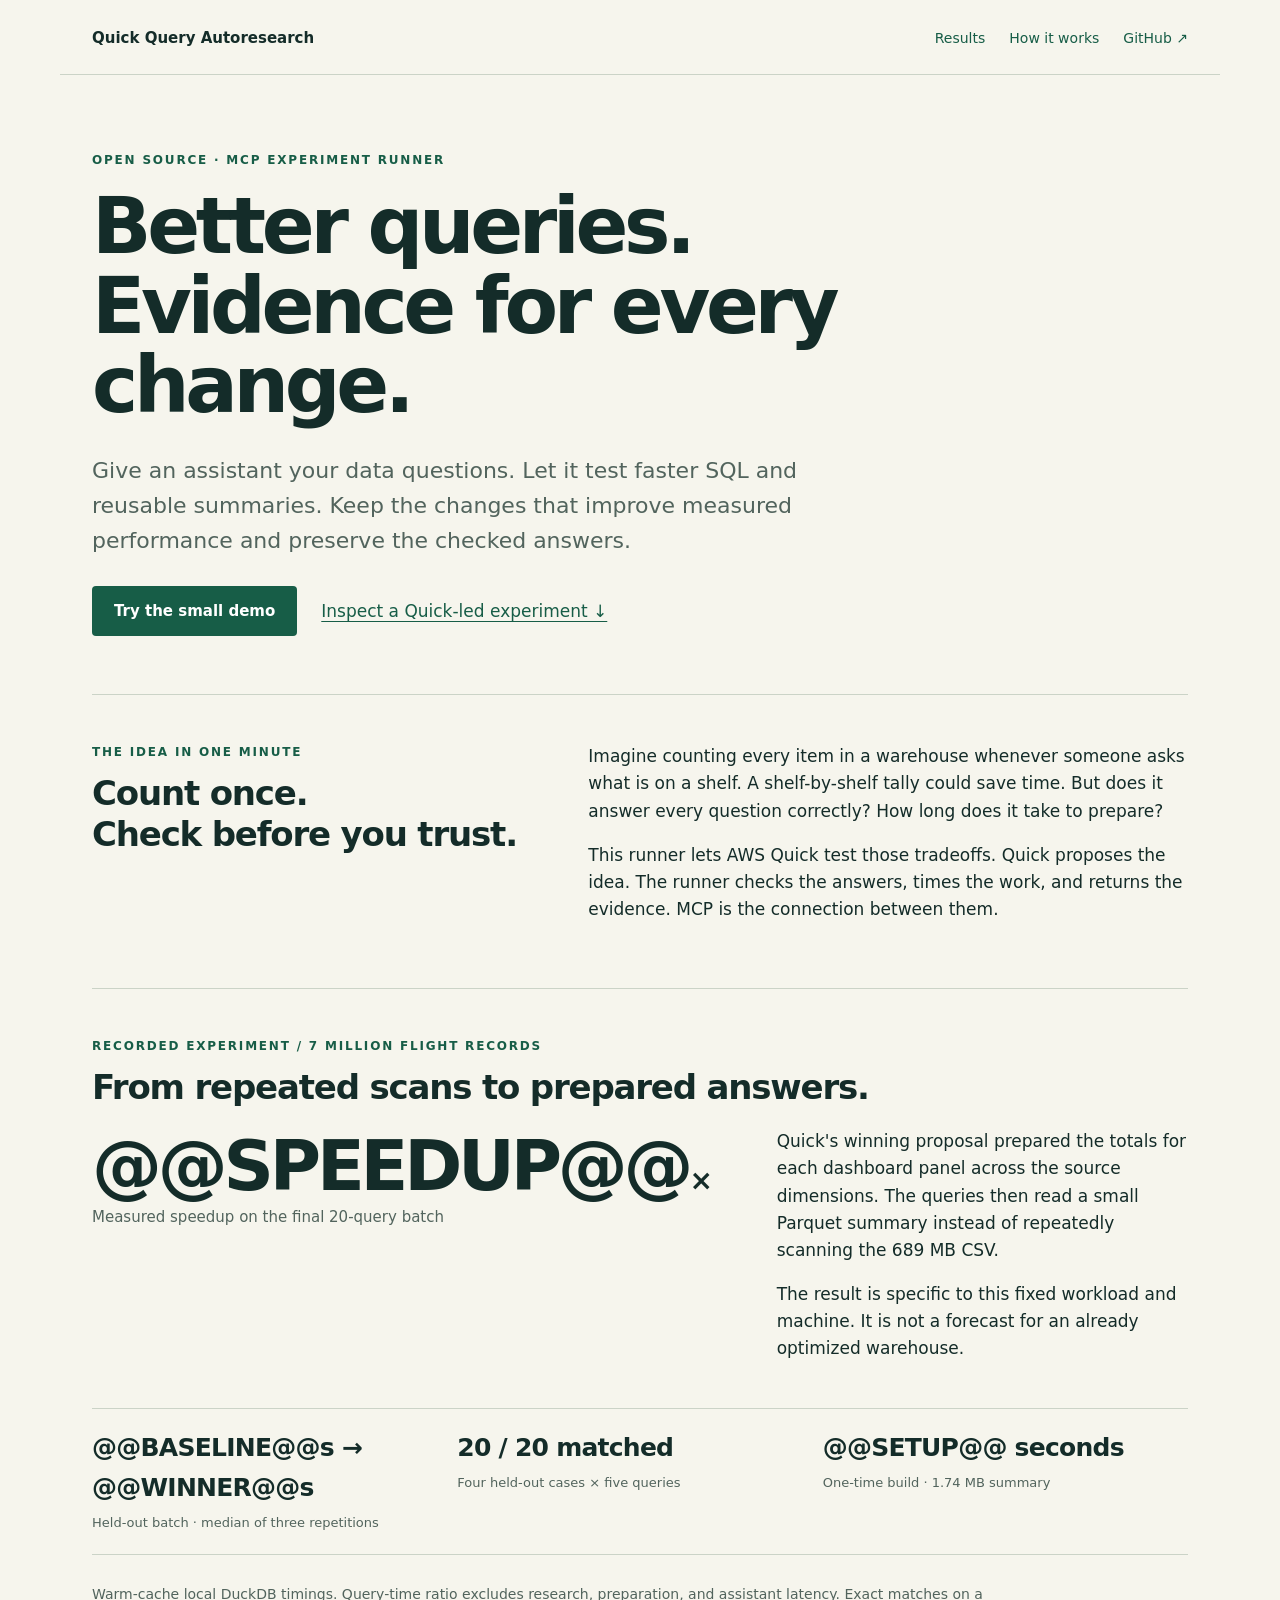
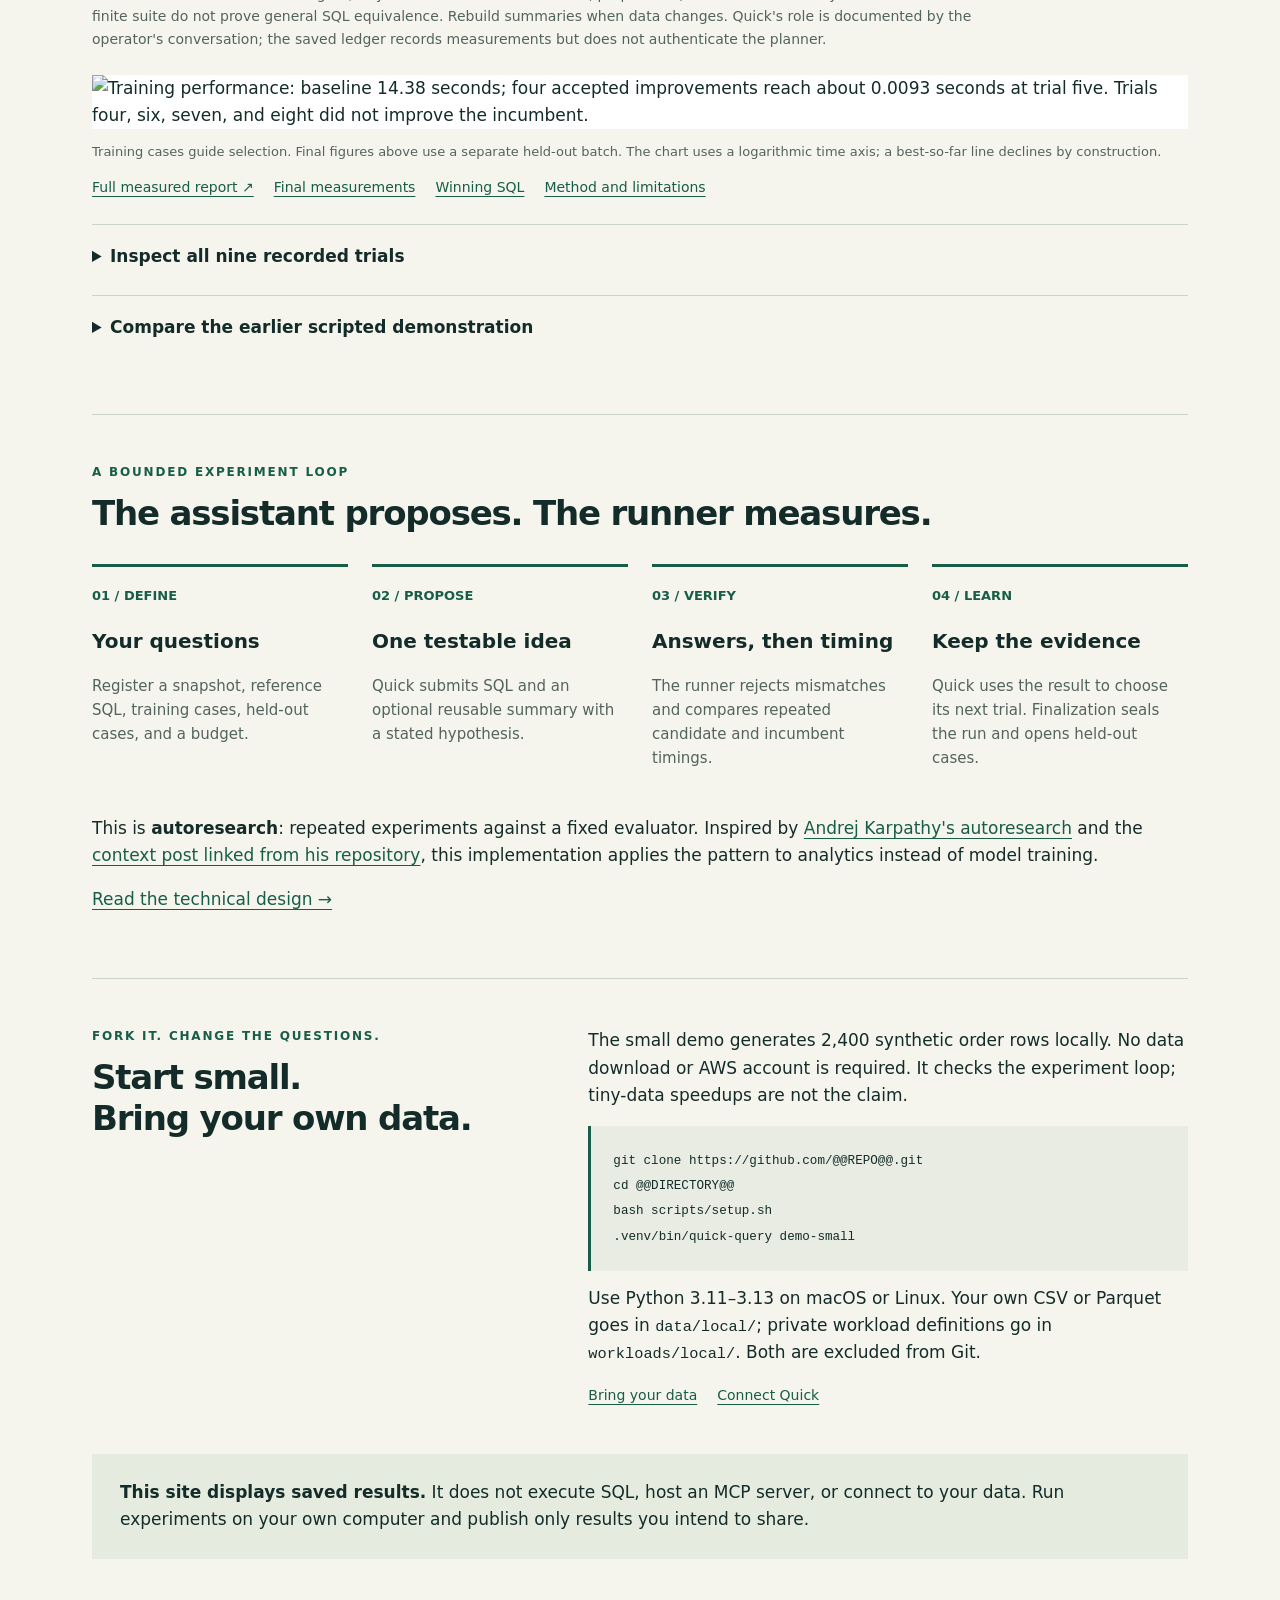
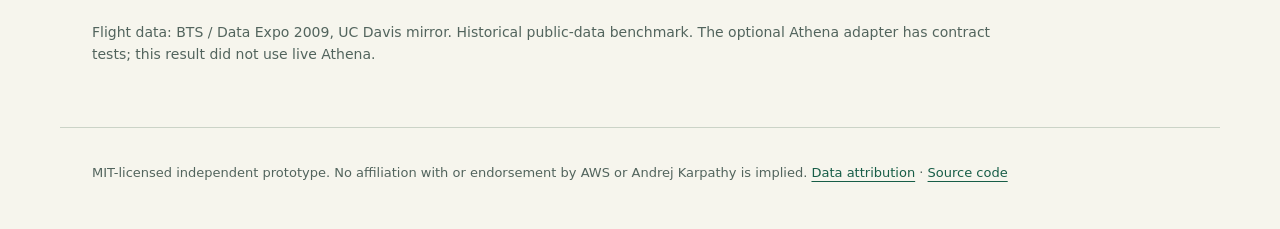
==== docs/site/index.html @ ff1ef9db "Publish docs/site" ====
<!doctype html>
<html lang="en"><head><meta charset="utf-8"><meta name="viewport" content="width=device-width,initial-scale=1">
<title>Quick Query Autoresearch — measured improvements, checked answers</title>
<meta name="description" content="An open source MCP experiment runner for AWS Quick. Inspect real query optimization results, understand the method, and try your own workload.">
<style>
:root{--ink:#142c29;--muted:#52645d;--paper:#f6f5ed;--line:#cbd3c7;--green:#175d47}*{box-sizing:border-box}body{margin:0;background:var(--paper);color:var(--ink);font:17px/1.6 system-ui,-apple-system,sans-serif}a{color:var(--green);text-underline-offset:4px}a:hover{color:#102f25}a:focus-visible,summary:focus-visible{outline:3px solid #b66424;outline-offset:5px}header,main,footer{max-width:1160px;margin:auto;padding:0 32px}header{display:flex;justify-content:space-between;align-items:center;padding-top:26px;padding-bottom:24px;border-bottom:1px solid var(--line);gap:24px}.brand{font-weight:750;font-size:15px}nav{display:flex;gap:24px;font-size:14px}nav a{text-decoration:none}.eyebrow{text-transform:uppercase;letter-spacing:.15em;font:650 12px/1.5 system-ui;color:var(--green)}.hero{padding:76px 0 58px;max-width:920px}h1{font-size:clamp(44px,6.5vw,78px);line-height:1.02;letter-spacing:-.055em;margin:18px 0 27px;font-weight:650}h2{font-size:34px;line-height:1.2;letter-spacing:-.035em;margin:12px 0 20px}h3{font-size:20px;line-height:1.3}.lede{font-size:22px;max-width:760px;color:var(--muted)}.actions{display:flex;flex-wrap:wrap;gap:24px;align-items:center;margin:28px 0 0}.primary{background:var(--green);color:white;padding:13px 22px;border-radius:4px;text-decoration:none;font-size:15px;font-weight:650}.primary:hover{background:#103e30;color:white}.section{padding:48px 0;border-top:1px solid var(--line)}.two{display:grid;grid-template-columns:1fr 1.4fr;gap:68px}.two p{margin-top:0}.metric{font-size:70px;letter-spacing:-.06em;line-height:1.1;font-weight:650}.metric small{font-size:28px}.metric-sub{font-size:15px;color:var(--muted)}.facts{display:grid;grid-template-columns:repeat(3,1fr);border-block:1px solid var(--line);margin:28px 0}.fact{padding:19px 20px 19px 0}.fact strong{display:block;font-size:25px;letter-spacing:-.03em}.fact span{font-size:13px;color:var(--muted)}.note{font-size:14px;color:var(--muted);max-width:900px}.chart{display:block;width:100%;margin:25px 0 10px;background:white}.chart-caption{font-size:13px;color:var(--muted)}.flow{display:grid;grid-template-columns:repeat(4,1fr);gap:24px;margin:30px 0}.flow div{border-top:3px solid var(--green);padding-top:14px}.flow b{font-size:13px;color:var(--green)}.flow p{font-size:15px;color:var(--muted)}details{margin:25px 0;border-top:1px solid var(--line);padding-top:18px}summary{cursor:pointer;font-weight:650}.table-scroll{overflow-x:auto}table{width:100%;border-collapse:collapse;font-size:14px;margin-top:20px}td,th{text-align:left;padding:12px 12px 12px 0;border-bottom:1px solid var(--line);vertical-align:top}th:last-child,td:last-child{white-space:nowrap}pre{background:#e8ece2;padding:22px;overflow:auto;font-size:14px;line-height:1.8;border-left:3px solid var(--green)}code{font-size:.9em}footer{padding-top:35px;padding-bottom:45px;font-size:13px;color:var(--muted);border-top:1px solid var(--line)}.link-list{display:flex;gap:20px;flex-wrap:wrap;font-size:14px}.callout{background:#e5ebdf;padding:25px 28px}.callout p{margin:0}.skip{position:absolute;left:-9999px}.skip:focus{left:10px;top:5px;background:white;padding:10px}@media(max-width:720px){header,main,footer{padding-left:20px;padding-right:20px}header{align-items:flex-start;flex-direction:column;gap:10px}nav{gap:18px}.hero{padding:48px 0 40px}.two{grid-template-columns:1fr;gap:18px}.flow{grid-template-columns:1fr 1fr}.facts{grid-template-columns:1fr}.fact{padding:12px 0}.metric{font-size:60px}.lede{font-size:19px}h2{font-size:29px}.section{padding:35px 0}}
</style></head><body><a class="skip" href="#main">Skip to content</a>
<header><div class="brand">Quick Query Autoresearch</div><nav aria-label="Main navigation"><a href="#evidence">Results</a><a href="#method">How it works</a><a href="https://github.com/@@REPO@@">GitHub ↗</a></nav></header>
<main id="main"><section class="hero"><div class="eyebrow">Open source · MCP experiment runner</div><h1>Better queries.<br>Evidence for every change.</h1><p class="lede">Give an assistant your data questions. Let it test faster SQL and reusable summaries. Keep the changes that improve measured performance and preserve the checked answers.</p><div class="actions"><a class="primary" href="https://github.com/@@REPO@@#try-it-without-an-aws-account">Try the small demo</a><a href="#evidence">Inspect a Quick-led experiment ↓</a></div></section>
<section class="section two"><div><div class="eyebrow">The idea in one minute</div><h2>Count once.<br>Check before you trust.</h2></div><div><p>Imagine counting every item in a warehouse whenever someone asks what is on a shelf. A shelf-by-shelf tally could save time. But does it answer every question correctly? How long does it take to prepare?</p><p>This runner lets AWS Quick test those tradeoffs. Quick proposes the idea. The runner checks the answers, times the work, and returns the evidence. MCP is the connection between them.</p></div></section>
<section class="section" id="evidence"><div class="eyebrow">Recorded experiment / 7 million flight records</div><h2>From repeated scans to prepared answers.</h2><div class="two"><div><div class="metric">@@SPEEDUP@@<small>×</small></div><p class="metric-sub">Measured speedup on the final 20-query batch</p></div><div><p>Quick's winning proposal prepared the totals for each dashboard panel across the source dimensions. The queries then read a small Parquet summary instead of repeatedly scanning the 689 MB CSV.</p><p>The result is specific to this fixed workload and machine. It is not a forecast for an already optimized warehouse.</p></div></div>
<div class="facts"><div class="fact"><strong>@@BASELINE@@s → @@WINNER@@s</strong><span>Held-out batch · median of three repetitions</span></div><div class="fact"><strong>20 / 20 matched</strong><span>Four held-out cases × five queries</span></div><div class="fact"><strong>@@SETUP@@ seconds</strong><span>One-time build · 1.74 MB summary</span></div></div>
<p class="note">Warm-cache local DuckDB timings. Query-time ratio excludes research, preparation, and assistant latency. Exact matches on a finite suite do not prove general SQL equivalence. Rebuild summaries when data changes. Quick's role is documented by the operator's conversation; the saved ledger records measurements but does not authenticate the planner.</p>
<img class="chart" src="results/quick-led/progress.png" alt="Training performance: baseline 14.38 seconds; four accepted improvements reach about 0.0093 seconds at trial five. Trials four, six, seven, and eight did not improve the incumbent.">
<p class="chart-caption">Training cases guide selection. Final figures above use a separate held-out batch. The chart uses a logarithmic time axis; a best-so-far line declines by construction.</p>
<div class="link-list"><a href="results/quick-led/report.html">Full measured report ↗</a><a href="results/quick-led/final.json">Final measurements</a><a href="results/quick-led/winner.json">Winning SQL</a><a href="https://github.com/@@REPO@@/blob/main/docs/RESULTS.md">Method and limitations</a></div>
<details><summary>Inspect all nine recorded trials</summary><div class="table-scroll"><table><thead><tr><th scope="col">Trial</th><th scope="col">Hypothesis</th><th scope="col">Decision</th><th scope="col">Training seconds</th></tr></thead><tbody>@@ROWS@@</tbody></table></div></details>
<details><summary>Compare the earlier scripted demonstration</summary><p>The original deterministic demo measured 30.300 s → 0.109 s (278.1×) on another environment. Its fixed proposals include a deliberately wrong candidate that the checker rejected. Hardware, execution conditions, and candidates differ; these runs are not a controlled comparison of planners.</p><a href="results/measured/report.html">Open the scripted demo report ↗</a></details></section>
<section class="section" id="method"><div class="eyebrow">A bounded experiment loop</div><h2>The assistant proposes. The runner measures.</h2><div class="flow"><div><b>01 / DEFINE</b><h3>Your questions</h3><p>Register a snapshot, reference SQL, training cases, held-out cases, and a budget.</p></div><div><b>02 / PROPOSE</b><h3>One testable idea</h3><p>Quick submits SQL and an optional reusable summary with a stated hypothesis.</p></div><div><b>03 / VERIFY</b><h3>Answers, then timing</h3><p>The runner rejects mismatches and compares repeated candidate and incumbent timings.</p></div><div><b>04 / LEARN</b><h3>Keep the evidence</h3><p>Quick uses the result to choose its next trial. Finalization seals the run and opens held-out cases.</p></div></div><p>This is <strong>autoresearch</strong>: repeated experiments against a fixed evaluator. Inspired by <a href="https://github.com/karpathy/autoresearch">Andrej Karpathy's autoresearch</a> and the <a href="https://x.com/karpathy/status/2029701092347630069">context post linked from his repository</a>, this implementation applies the pattern to analytics instead of model training.</p><p><a href="https://github.com/@@REPO@@/blob/main/docs/ARCHITECTURE.md">Read the technical design →</a></p></section>
<section class="section two"><div><div class="eyebrow">Fork it. Change the questions.</div><h2>Start small.<br>Bring your own data.</h2></div><div><p>The small demo generates 2,400 synthetic order rows locally. No data download or AWS account is required. It checks the experiment loop; tiny-data speedups are not the claim.</p><pre><code>git clone https://github.com/@@REPO@@.git
cd @@DIRECTORY@@
bash scripts/setup.sh
.venv/bin/quick-query demo-small</code></pre><p>Use Python 3.11–3.13 on macOS or Linux. Your own CSV or Parquet goes in <code>data/local/</code>; private workload definitions go in <code>workloads/local/</code>. Both are excluded from Git.</p><div class="link-list"><a href="https://github.com/@@REPO@@/blob/main/docs/WORKLOADS.md">Bring your data</a><a href="https://github.com/@@REPO@@/blob/main/docs/QUICK.md">Connect Quick</a></div></div></section>
<div class="callout"><p><strong>This site displays saved results.</strong> It does not execute SQL, host an MCP server, or connect to your data. Run experiments on your own computer and publish only results you intend to share.</p></div><section class="section" style="border:0"><p class="note">Flight data: BTS / Data Expo 2009, UC Davis mirror. Historical public-data benchmark. The optional Athena adapter has contract tests; this result did not use live Athena.</p></section></main>
<footer>MIT-licensed independent prototype. No affiliation with or endorsement by AWS or Andrej Karpathy is implied. <a href="https://github.com/@@REPO@@/blob/main/DATA_SOURCES.md">Data attribution</a> · <a href="https://github.com/@@REPO@@">Source code</a></footer></body></html>
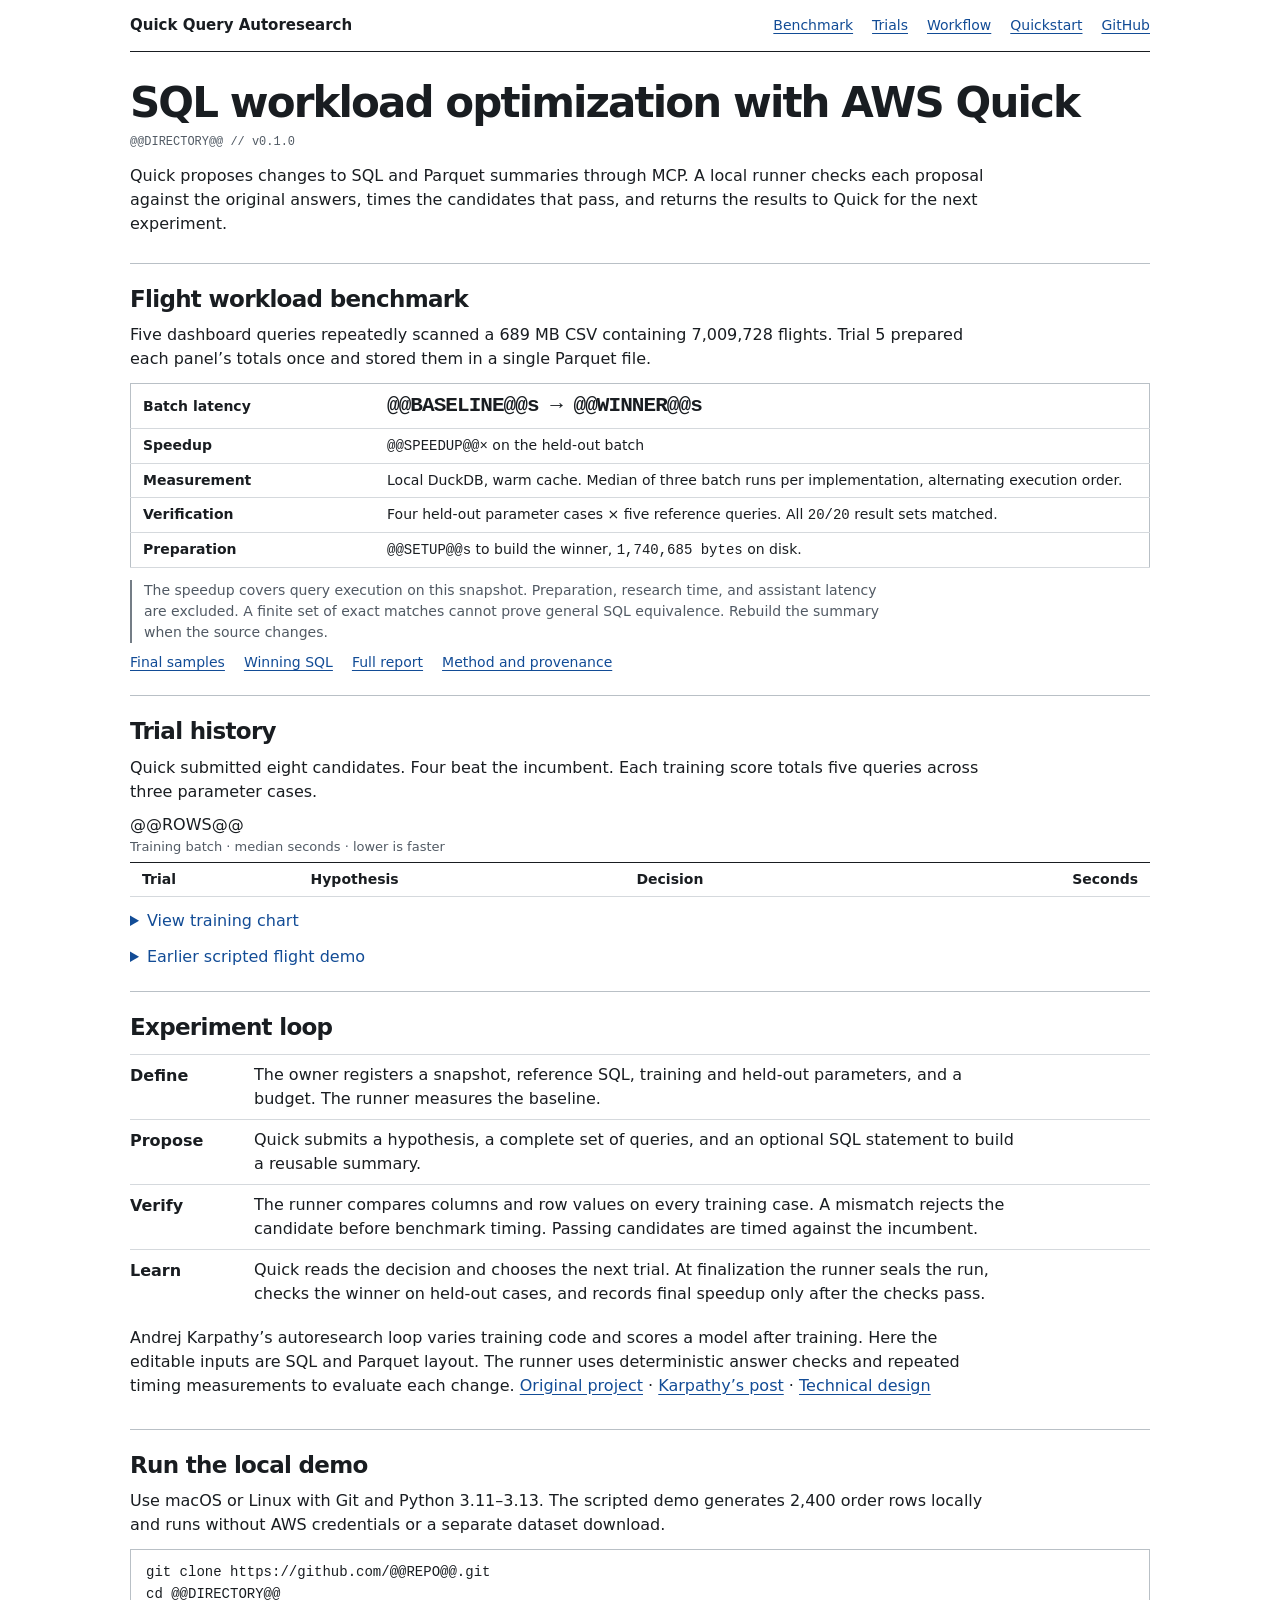
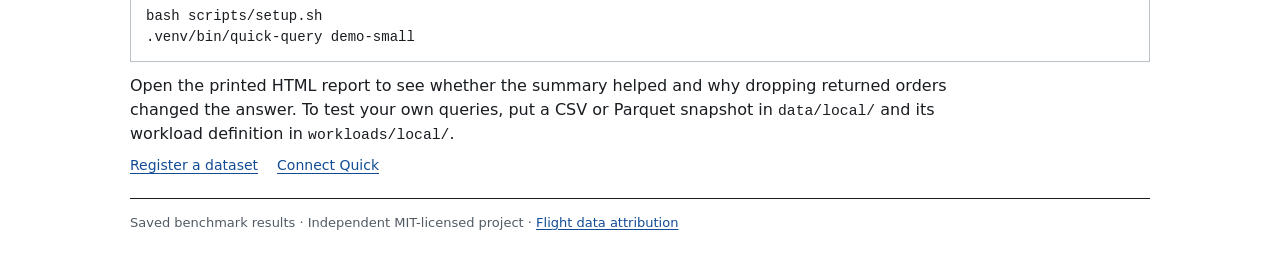
==== commit 602bab20: "Show query measurements and verification details directly in the docs and reports" ====
--- a/docs/site/index.html
+++ b/docs/site/index.html
@@ -1,25 +1,135 @@
 <!doctype html>
-<html lang="en"><head><meta charset="utf-8"><meta name="viewport" content="width=device-width,initial-scale=1">
-<title>Quick Query Autoresearch — measured improvements, checked answers</title>
-<meta name="description" content="An open source MCP experiment runner for AWS Quick. Inspect real query optimization results, understand the method, and try your own workload.">
-<style>
-:root{--ink:#142c29;--muted:#52645d;--paper:#f6f5ed;--line:#cbd3c7;--green:#175d47}*{box-sizing:border-box}body{margin:0;background:var(--paper);color:var(--ink);font:17px/1.6 system-ui,-apple-system,sans-serif}a{color:var(--green);text-underline-offset:4px}a:hover{color:#102f25}a:focus-visible,summary:focus-visible{outline:3px solid #b66424;outline-offset:5px}header,main,footer{max-width:1160px;margin:auto;padding:0 32px}header{display:flex;justify-content:space-between;align-items:center;padding-top:26px;padding-bottom:24px;border-bottom:1px solid var(--line);gap:24px}.brand{font-weight:750;font-size:15px}nav{display:flex;gap:24px;font-size:14px}nav a{text-decoration:none}.eyebrow{text-transform:uppercase;letter-spacing:.15em;font:650 12px/1.5 system-ui;color:var(--green)}.hero{padding:76px 0 58px;max-width:920px}h1{font-size:clamp(44px,6.5vw,78px);line-height:1.02;letter-spacing:-.055em;margin:18px 0 27px;font-weight:650}h2{font-size:34px;line-height:1.2;letter-spacing:-.035em;margin:12px 0 20px}h3{font-size:20px;line-height:1.3}.lede{font-size:22px;max-width:760px;color:var(--muted)}.actions{display:flex;flex-wrap:wrap;gap:24px;align-items:center;margin:28px 0 0}.primary{background:var(--green);color:white;padding:13px 22px;border-radius:4px;text-decoration:none;font-size:15px;font-weight:650}.primary:hover{background:#103e30;color:white}.section{padding:48px 0;border-top:1px solid var(--line)}.two{display:grid;grid-template-columns:1fr 1.4fr;gap:68px}.two p{margin-top:0}.metric{font-size:70px;letter-spacing:-.06em;line-height:1.1;font-weight:650}.metric small{font-size:28px}.metric-sub{font-size:15px;color:var(--muted)}.facts{display:grid;grid-template-columns:repeat(3,1fr);border-block:1px solid var(--line);margin:28px 0}.fact{padding:19px 20px 19px 0}.fact strong{display:block;font-size:25px;letter-spacing:-.03em}.fact span{font-size:13px;color:var(--muted)}.note{font-size:14px;color:var(--muted);max-width:900px}.chart{display:block;width:100%;margin:25px 0 10px;background:white}.chart-caption{font-size:13px;color:var(--muted)}.flow{display:grid;grid-template-columns:repeat(4,1fr);gap:24px;margin:30px 0}.flow div{border-top:3px solid var(--green);padding-top:14px}.flow b{font-size:13px;color:var(--green)}.flow p{font-size:15px;color:var(--muted)}details{margin:25px 0;border-top:1px solid var(--line);padding-top:18px}summary{cursor:pointer;font-weight:650}.table-scroll{overflow-x:auto}table{width:100%;border-collapse:collapse;font-size:14px;margin-top:20px}td,th{text-align:left;padding:12px 12px 12px 0;border-bottom:1px solid var(--line);vertical-align:top}th:last-child,td:last-child{white-space:nowrap}pre{background:#e8ece2;padding:22px;overflow:auto;font-size:14px;line-height:1.8;border-left:3px solid var(--green)}code{font-size:.9em}footer{padding-top:35px;padding-bottom:45px;font-size:13px;color:var(--muted);border-top:1px solid var(--line)}.link-list{display:flex;gap:20px;flex-wrap:wrap;font-size:14px}.callout{background:#e5ebdf;padding:25px 28px}.callout p{margin:0}.skip{position:absolute;left:-9999px}.skip:focus{left:10px;top:5px;background:white;padding:10px}@media(max-width:720px){header,main,footer{padding-left:20px;padding-right:20px}header{align-items:flex-start;flex-direction:column;gap:10px}nav{gap:18px}.hero{padding:48px 0 40px}.two{grid-template-columns:1fr;gap:18px}.flow{grid-template-columns:1fr 1fr}.facts{grid-template-columns:1fr}.fact{padding:12px 0}.metric{font-size:60px}.lede{font-size:19px}h2{font-size:29px}.section{padding:35px 0}}
-</style></head><body><a class="skip" href="#main">Skip to content</a>
-<header><div class="brand">Quick Query Autoresearch</div><nav aria-label="Main navigation"><a href="#evidence">Results</a><a href="#method">How it works</a><a href="https://github.com/@@REPO@@">GitHub ↗</a></nav></header>
-<main id="main"><section class="hero"><div class="eyebrow">Open source · MCP experiment runner</div><h1>Better queries.<br>Evidence for every change.</h1><p class="lede">Give an assistant your data questions. Let it test faster SQL and reusable summaries. Keep the changes that improve measured performance and preserve the checked answers.</p><div class="actions"><a class="primary" href="https://github.com/@@REPO@@#try-it-without-an-aws-account">Try the small demo</a><a href="#evidence">Inspect a Quick-led experiment ↓</a></div></section>
-<section class="section two"><div><div class="eyebrow">The idea in one minute</div><h2>Count once.<br>Check before you trust.</h2></div><div><p>Imagine counting every item in a warehouse whenever someone asks what is on a shelf. A shelf-by-shelf tally could save time. But does it answer every question correctly? How long does it take to prepare?</p><p>This runner lets AWS Quick test those tradeoffs. Quick proposes the idea. The runner checks the answers, times the work, and returns the evidence. MCP is the connection between them.</p></div></section>
-<section class="section" id="evidence"><div class="eyebrow">Recorded experiment / 7 million flight records</div><h2>From repeated scans to prepared answers.</h2><div class="two"><div><div class="metric">@@SPEEDUP@@<small>×</small></div><p class="metric-sub">Measured speedup on the final 20-query batch</p></div><div><p>Quick's winning proposal prepared the totals for each dashboard panel across the source dimensions. The queries then read a small Parquet summary instead of repeatedly scanning the 689 MB CSV.</p><p>The result is specific to this fixed workload and machine. It is not a forecast for an already optimized warehouse.</p></div></div>
-<div class="facts"><div class="fact"><strong>@@BASELINE@@s → @@WINNER@@s</strong><span>Held-out batch · median of three repetitions</span></div><div class="fact"><strong>20 / 20 matched</strong><span>Four held-out cases × five queries</span></div><div class="fact"><strong>@@SETUP@@ seconds</strong><span>One-time build · 1.74 MB summary</span></div></div>
-<p class="note">Warm-cache local DuckDB timings. Query-time ratio excludes research, preparation, and assistant latency. Exact matches on a finite suite do not prove general SQL equivalence. Rebuild summaries when data changes. Quick's role is documented by the operator's conversation; the saved ledger records measurements but does not authenticate the planner.</p>
-<img class="chart" src="results/quick-led/progress.png" alt="Training performance: baseline 14.38 seconds; four accepted improvements reach about 0.0093 seconds at trial five. Trials four, six, seven, and eight did not improve the incumbent.">
-<p class="chart-caption">Training cases guide selection. Final figures above use a separate held-out batch. The chart uses a logarithmic time axis; a best-so-far line declines by construction.</p>
-<div class="link-list"><a href="results/quick-led/report.html">Full measured report ↗</a><a href="results/quick-led/final.json">Final measurements</a><a href="results/quick-led/winner.json">Winning SQL</a><a href="https://github.com/@@REPO@@/blob/main/docs/RESULTS.md">Method and limitations</a></div>
-<details><summary>Inspect all nine recorded trials</summary><div class="table-scroll"><table><thead><tr><th scope="col">Trial</th><th scope="col">Hypothesis</th><th scope="col">Decision</th><th scope="col">Training seconds</th></tr></thead><tbody>@@ROWS@@</tbody></table></div></details>
-<details><summary>Compare the earlier scripted demonstration</summary><p>The original deterministic demo measured 30.300 s → 0.109 s (278.1×) on another environment. Its fixed proposals include a deliberately wrong candidate that the checker rejected. Hardware, execution conditions, and candidates differ; these runs are not a controlled comparison of planners.</p><a href="results/measured/report.html">Open the scripted demo report ↗</a></details></section>
-<section class="section" id="method"><div class="eyebrow">A bounded experiment loop</div><h2>The assistant proposes. The runner measures.</h2><div class="flow"><div><b>01 / DEFINE</b><h3>Your questions</h3><p>Register a snapshot, reference SQL, training cases, held-out cases, and a budget.</p></div><div><b>02 / PROPOSE</b><h3>One testable idea</h3><p>Quick submits SQL and an optional reusable summary with a stated hypothesis.</p></div><div><b>03 / VERIFY</b><h3>Answers, then timing</h3><p>The runner rejects mismatches and compares repeated candidate and incumbent timings.</p></div><div><b>04 / LEARN</b><h3>Keep the evidence</h3><p>Quick uses the result to choose its next trial. Finalization seals the run and opens held-out cases.</p></div></div><p>This is <strong>autoresearch</strong>: repeated experiments against a fixed evaluator. Inspired by <a href="https://github.com/karpathy/autoresearch">Andrej Karpathy's autoresearch</a> and the <a href="https://x.com/karpathy/status/2029701092347630069">context post linked from his repository</a>, this implementation applies the pattern to analytics instead of model training.</p><p><a href="https://github.com/@@REPO@@/blob/main/docs/ARCHITECTURE.md">Read the technical design →</a></p></section>
-<section class="section two"><div><div class="eyebrow">Fork it. Change the questions.</div><h2>Start small.<br>Bring your own data.</h2></div><div><p>The small demo generates 2,400 synthetic order rows locally. No data download or AWS account is required. It checks the experiment loop; tiny-data speedups are not the claim.</p><pre><code>git clone https://github.com/@@REPO@@.git
+<html lang="en">
+<head>
+  <meta charset="utf-8">
+  <meta name="viewport" content="width=device-width, initial-scale=1">
+  <title>AWS Quick Autoresearch · SQL benchmark</title>
+  <meta name="description" content="Local DuckDB measurements, verified SQL, and a reproducible MCP experiment loop for AWS Quick.">
+  <style>
+    :root {
+      color-scheme: light;
+      --ink: #191d21;
+      --muted: #515a64;
+      --rule: #b9c0c6;
+      --accent: #124c96;
+      --mono: "IBM Plex Mono", ui-monospace, SFMono-Regular, Consolas, monospace;
+    }
+    * { box-sizing: border-box; }
+    html { scroll-padding-top: 12px; }
+    body { margin: 0; background: #fff; color: var(--ink); font: 16px/1.5 system-ui, sans-serif; }
+    header, main, footer { width: min(100% - 36px, 1020px); margin-inline: auto; }
+    header { display: flex; justify-content: space-between; align-items: baseline; gap: 12px 28px;
+      flex-wrap: wrap; border-bottom: 1px solid var(--ink); padding: 14px 0; }
+    header strong { font-size: 15px; }
+    nav, .links { display: flex; flex-wrap: wrap; gap: 5px 19px; font-size: 14px; }
+    a { color: var(--accent); text-underline-offset: .18em; }
+    a:hover { text-decoration-thickness: 2px; }
+    :focus-visible { outline: 2px solid var(--accent); outline-offset: 3px; }
+    .skip { position: absolute; top: -4rem; background: white; padding: 6px; }
+    .skip:focus { top: 0; }
+    .intro { padding: 26px 0 18px; }
+    h1, h2, dt { line-height: 1.2; font-weight: 680; }
+    h1 { font-size: clamp(29px, 4vw, 42px); letter-spacing: -.045em; margin: 0 0 3px; }
+    h2 { margin: 0 0 10px; font-size: 23px; letter-spacing: -.03em; }
+    p { margin: 9px 0; max-width: 86ch; }
+    .meta, figcaption, caption, footer { color: var(--muted); font-size: 13px; }
+    .meta { margin: 0 0 12px; }
+    section { padding: 22px 0; border-top: 1px solid var(--rule); }
+    code, pre, .number { font-family: var(--mono); font-variant-numeric: tabular-nums; }
+    code { font-size: .92em; overflow-wrap: anywhere; }
+    pre { margin: 12px 0; padding: 12px 15px; border: 1px solid var(--rule);
+      overflow-x: auto; font-size: 14px; line-height: 1.55; }
+    pre code { font-size: inherit; overflow-wrap: normal; }
+    table { border-collapse: collapse; width: 100%; font-size: 14px; }
+    th, td { text-align: left; vertical-align: top; padding: 6px 12px; border-bottom: 1px solid #d5d9dd; }
+    .bench { border: 1px solid var(--rule); margin: 12px 0; }
+    .bench th { width: 24%; font-weight: 560; }
+    .bench tr:first-child td { font-size: 21px; font-weight: 650; letter-spacing: -.045em; }
+    .bench tr:first-child th { vertical-align: middle; }
+    .bench tr:first-child { border-bottom: 1px solid var(--rule); }
+    .limit { border-left: 2px solid #747d86; padding-left: 12px; color: var(--muted); font-size: 14px; }
+    .scroll { overflow-x: auto; }
+    caption { text-align: left; padding-bottom: 6px; }
+    .trials thead { border-block: 1px solid var(--ink); }
+    .trials td:first-child, .trials td:last-child { font-family: var(--mono); font-variant-numeric: tabular-nums; }
+    .trials td:last-child, .trials th:last-child { text-align: right; }
+    details { margin: 12px 0 0; }
+    summary { cursor: pointer; color: var(--accent); width: fit-content; }
+    figure { margin: 10px 0; }
+    img { width: 100%; height: auto; display: block; }
+    dl { margin: 12px 0; }
+    dl > div { display: grid; grid-template-columns: 7rem 1fr; gap: 12px; padding: 8px 0; border-top: 1px solid #d5d9dd; }
+    dt { padding-top: 3px; }
+    dd { margin: 0; max-width: 76ch; }
+    footer { border-top: 1px solid var(--ink); padding: 14px 0 25px; }
+    @media (max-width: 600px) {
+      header, main, footer { width: calc(100% - 28px); }
+      .intro { padding-top: 20px; }
+      th, td { padding: 6px; }
+      .bench th { width: 30%; }
+      .bench tr:first-child td { font-size: 17px; }
+      dl > div { grid-template-columns: 4.7rem 1fr; gap: 8px; }
+    }
+  </style>
+</head>
+<body>
+  <a class="skip" href="#main">Skip to content</a>
+  <header>
+    <strong>Quick Query Autoresearch</strong>
+    <nav aria-label="Contents">
+      <a href="#evidence">Benchmark</a><a href="#trials">Trials</a><a href="#method">Workflow</a><a href="#setup">Quickstart</a><a href="https://github.com/@@REPO@@">GitHub</a>
+    </nav>
+  </header>
+  <main id="main">
+    <div class="intro">
+      <h1>SQL workload optimization with AWS Quick</h1>
+      <p class="meta"><code>@@DIRECTORY@@ // v0.1.0</code></p>
+      <p>Quick proposes changes to SQL and Parquet summaries through MCP. A local runner checks each proposal against the original answers, times the candidates that pass, and returns the results to Quick for the next experiment.</p>
+    </div>
+    <section id="evidence">
+      <h2>Flight workload benchmark</h2>
+      <p>Five dashboard queries repeatedly scanned a 689 MB CSV containing 7,009,728 flights. Trial 5 prepared each panel’s totals once and stored them in a single Parquet file.</p>
+      <table class="bench" aria-label="Held-out benchmark measurements"><tbody>
+        <tr><th scope="row">Batch latency</th><td class="number">@@BASELINE@@s → @@WINNER@@s</td></tr>
+        <tr><th scope="row">Speedup</th><td><span class="number">@@SPEEDUP@@×</span> on the held-out batch</td></tr>
+        <tr><th scope="row">Measurement</th><td>Local DuckDB, warm cache. Median of three batch runs per implementation, alternating execution order.</td></tr>
+        <tr><th scope="row">Verification</th><td>Four held-out parameter cases × five reference queries. All <span class="number">20/20</span> result sets matched.</td></tr>
+        <tr><th scope="row">Preparation</th><td><span class="number">@@SETUP@@s</span> to build the winner, <span class="number">1,740,685 bytes</span> on disk.</td></tr>
+      </tbody></table>
+      <p class="limit">The speedup covers query execution on this snapshot. Preparation, research time, and assistant latency are excluded. A finite set of exact matches cannot prove general SQL equivalence. Rebuild the summary when the source changes.</p>
+      <div class="links"><a href="results/quick-led/final.json">Final samples</a><a href="results/quick-led/winner.json">Winning SQL</a><a href="results/quick-led/report.html">Full report</a><a href="https://github.com/@@REPO@@/blob/main/docs/RESULTS.md">Method and provenance</a></div>
+    </section>
+    <section id="trials">
+      <h2>Trial history</h2>
+      <p>Quick submitted eight candidates. Four beat the incumbent. Each training score totals five queries across three parameter cases.</p>
+      <div class="scroll"><table class="trials"><caption>Training batch · median seconds · lower is faster</caption>
+        <thead><tr><th scope="col">Trial</th><th scope="col">Hypothesis</th><th scope="col">Decision</th><th scope="col">Seconds</th></tr></thead>
+        <tbody>@@ROWS@@</tbody>
+      </table></div>
+      <details><summary>View training chart</summary><figure><img loading="lazy" src="results/quick-led/progress.png" alt="Training time fell from 14.38 seconds at baseline to 0.0093 seconds at trial 5."><figcaption>Logarithmic time axis. The line tracks the best accepted score.</figcaption></figure></details>
+      <details><summary>Earlier scripted flight demo</summary><p>A fixed sequence of proposals produced a 278.1× speedup on a different machine and included an incorrect candidate that the checker rejected. <a href="results/measured/report.html">Scripted run report</a></p></details>
+    </section>
+    <section id="method">
+      <h2>Experiment loop</h2>
+      <dl>
+        <div><dt>Define</dt><dd>The owner registers a snapshot, reference SQL, training and held-out parameters, and a budget. The runner measures the baseline.</dd></div>
+        <div><dt>Propose</dt><dd>Quick submits a hypothesis, a complete set of queries, and an optional SQL statement to build a reusable summary.</dd></div>
+        <div><dt>Verify</dt><dd>The runner compares columns and row values on every training case. A mismatch rejects the candidate before benchmark timing. Passing candidates are timed against the incumbent.</dd></div>
+        <div><dt>Learn</dt><dd>Quick reads the decision and chooses the next trial. At finalization the runner seals the run, checks the winner on held-out cases, and records final speedup only after the checks pass.</dd></div>
+      </dl>
+      <p>Andrej Karpathy’s autoresearch loop varies training code and scores a model after training. Here the editable inputs are SQL and Parquet layout. The runner uses deterministic answer checks and repeated timing measurements to evaluate each change. <a href="https://github.com/karpathy/autoresearch">Original project</a> · <a href="https://x.com/karpathy/status/2029701092347630069">Karpathy’s post</a> · <a href="https://github.com/@@REPO@@/blob/main/docs/ARCHITECTURE.md">Technical design</a></p>
+    </section>
+    <section id="setup">
+      <h2>Run the local demo</h2>
+      <p>Use macOS or Linux with Git and Python 3.11–3.13. The scripted demo generates 2,400 order rows locally and runs without AWS credentials or a separate dataset download.</p>
+      <pre><code>git clone https://github.com/@@REPO@@.git
 cd @@DIRECTORY@@
 bash scripts/setup.sh
-.venv/bin/quick-query demo-small</code></pre><p>Use Python 3.11–3.13 on macOS or Linux. Your own CSV or Parquet goes in <code>data/local/</code>; private workload definitions go in <code>workloads/local/</code>. Both are excluded from Git.</p><div class="link-list"><a href="https://github.com/@@REPO@@/blob/main/docs/WORKLOADS.md">Bring your data</a><a href="https://github.com/@@REPO@@/blob/main/docs/QUICK.md">Connect Quick</a></div></div></section>
-<div class="callout"><p><strong>This site displays saved results.</strong> It does not execute SQL, host an MCP server, or connect to your data. Run experiments on your own computer and publish only results you intend to share.</p></div><section class="section" style="border:0"><p class="note">Flight data: BTS / Data Expo 2009, UC Davis mirror. Historical public-data benchmark. The optional Athena adapter has contract tests; this result did not use live Athena.</p></section></main>
-<footer>MIT-licensed independent prototype. No affiliation with or endorsement by AWS or Andrej Karpathy is implied. <a href="https://github.com/@@REPO@@/blob/main/DATA_SOURCES.md">Data attribution</a> · <a href="https://github.com/@@REPO@@">Source code</a></footer></body></html>
+.venv/bin/quick-query demo-small</code></pre>
+      <p>Open the printed HTML report to see whether the summary helped and why dropping returned orders changed the answer. To test your own queries, put a CSV or Parquet snapshot in <code>data/local/</code> and its workload definition in <code>workloads/local/</code>.</p>
+      <div class="links"><a href="https://github.com/@@REPO@@/blob/main/docs/WORKLOADS.md">Register a dataset</a><a href="https://github.com/@@REPO@@/blob/main/docs/QUICK.md">Connect Quick</a></div>
+    </section>
+  </main>
+  <footer>Saved benchmark results · Independent MIT-licensed project · <a href="https://github.com/@@REPO@@/blob/main/DATA_SOURCES.md">Flight data attribution</a></footer>
+</body>
+</html>
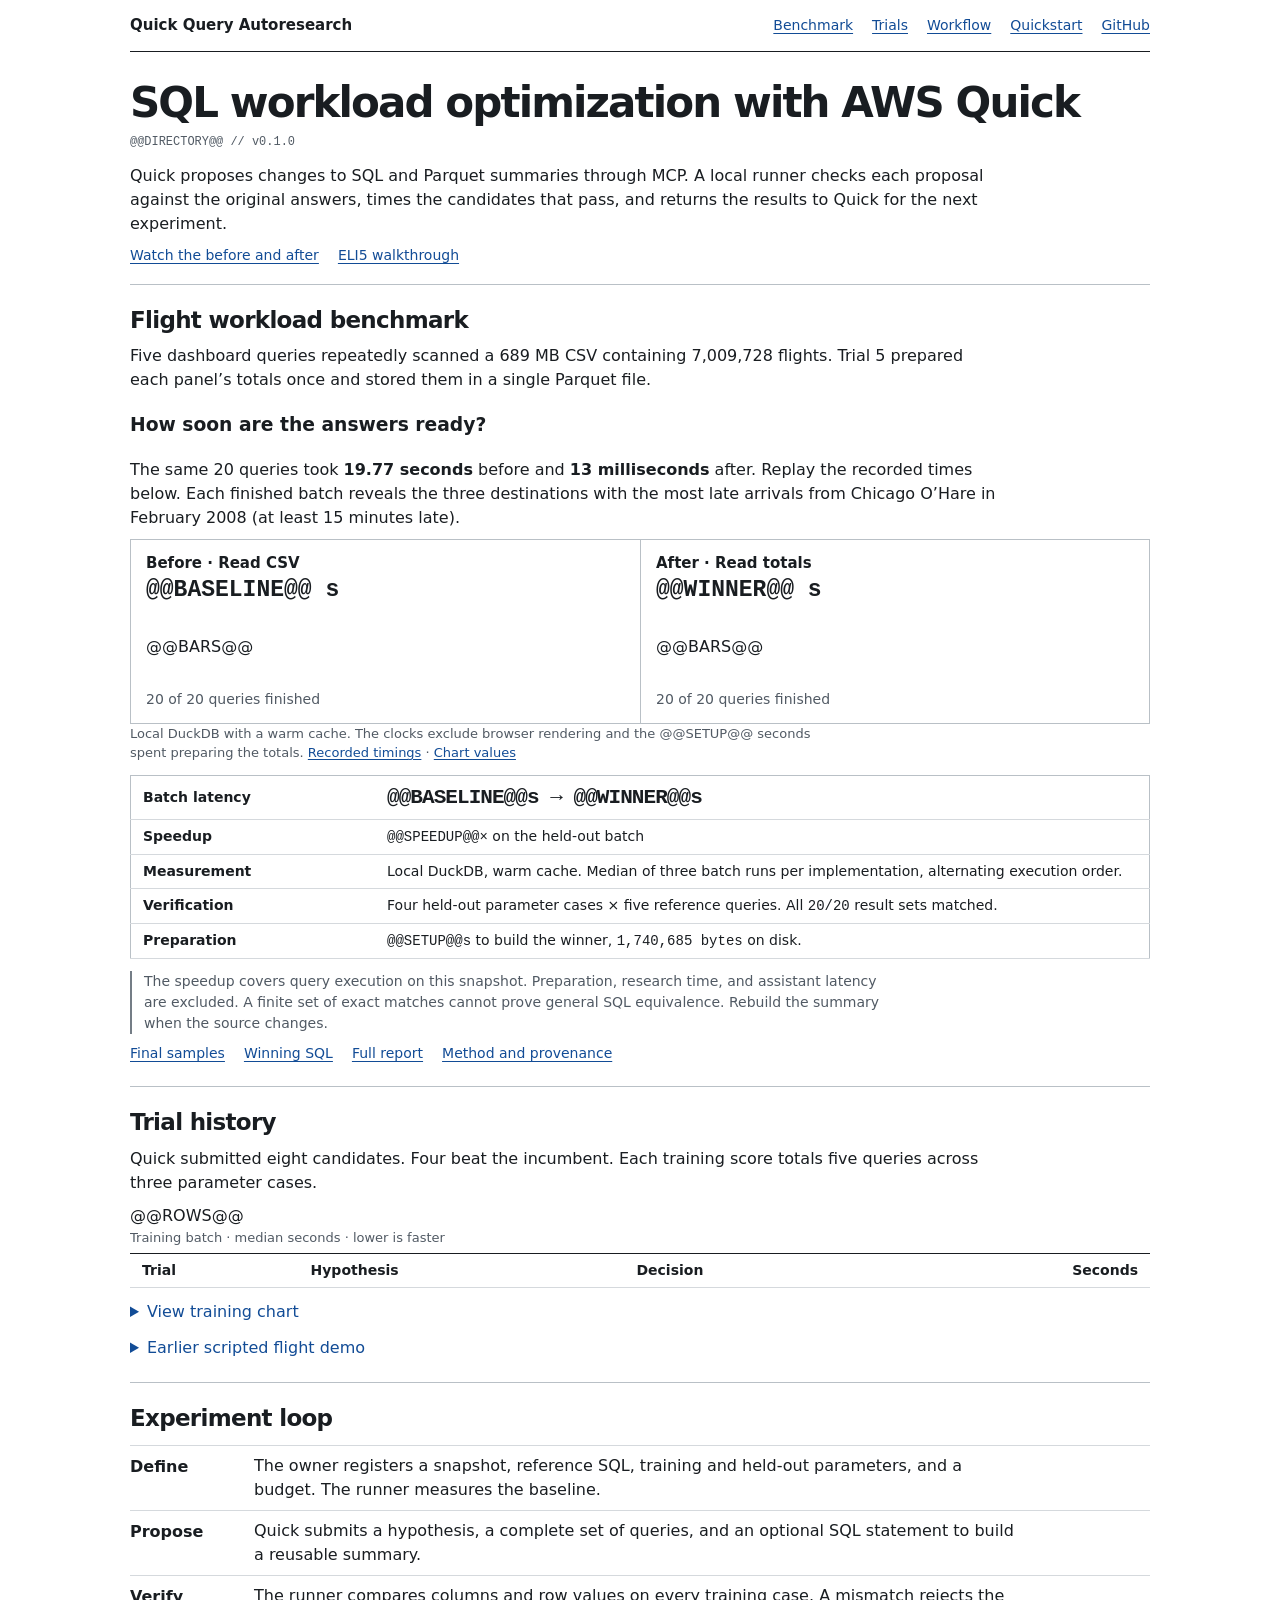
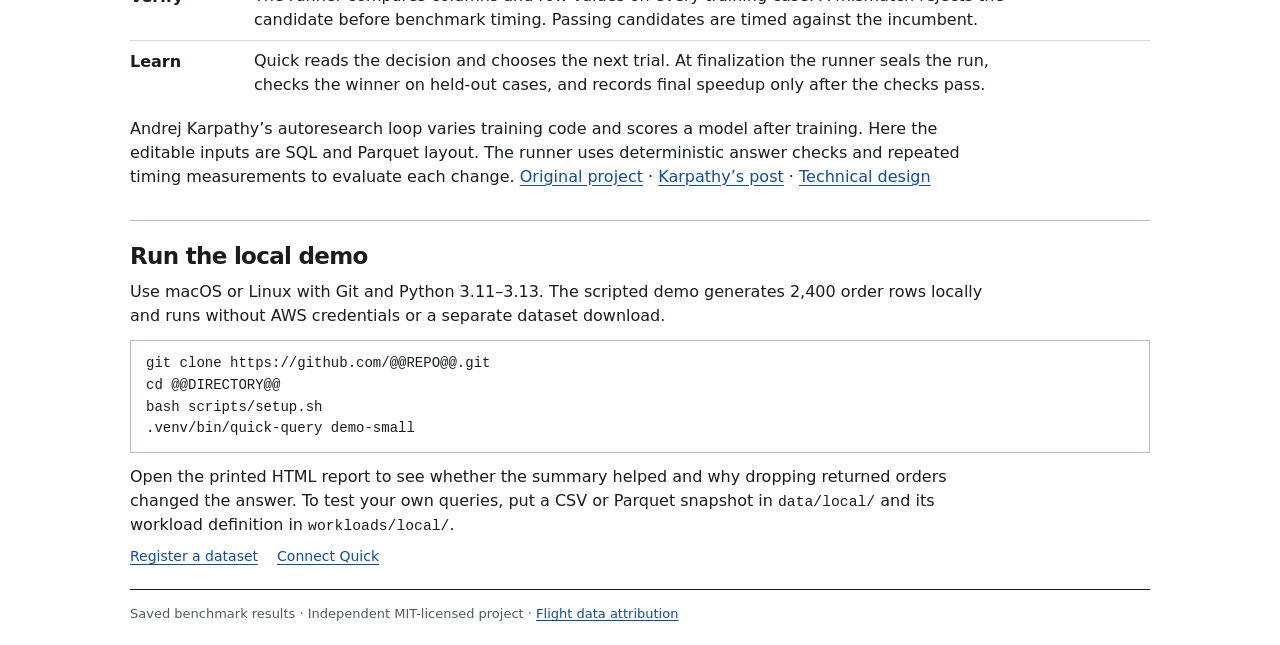
==== commit d184493c: "Explain the flight experiment and replay its measured dashboard batch" ====
--- a/docs/site/index.html
+++ b/docs/site/index.html
@@ -56,6 +56,23 @@
     details { margin: 12px 0 0; }
     summary { cursor: pointer; color: var(--accent); width: fit-content; }
     figure { margin: 10px 0; }
+    .comparison { display: grid; grid-template-columns: repeat(2, minmax(0, 1fr)); border: 1px solid var(--rule); }
+    .comparison figure { margin: 0; padding: 12px 15px; }
+    .comparison figure + figure { border-left: 1px solid var(--rule); }
+    .comparison figcaption { color: var(--ink); font-size: 15px; font-weight: 650; }
+    .comparison .clock { display: block; font: 600 23px/1.4 var(--mono); }
+    .result-area { min-height: 5rem; display: grid; align-content: center; }
+    .bars { padding: 0; margin: 0; list-style: none; }
+    .bars li { display: grid; grid-template-columns: 3ch 1fr 4ch; align-items: center; gap: 10px; font: 14px/1.6 var(--mono); }
+    .bars li > :last-child { text-align: right; }
+    .track { border-left: 1px solid var(--rule); }
+    .track i { display: block; height: 8px; background: var(--accent); }
+    .waiting, .query-count, .replay-controls { font-size: 14px; }
+    .waiting, .query-count { color: var(--muted); }
+    .replay-controls { margin: 12px 0; }
+    button { font: inherit; cursor: pointer; background: white; color: var(--accent); border: 1px solid var(--rule); padding: 5px 10px; }
+    button:disabled { cursor: default; color: var(--muted); }
+    .replay-controls span { display: block; margin-top: 4px; }
     img { width: 100%; height: auto; display: block; }
     dl { margin: 12px 0; }
     dl > div { display: grid; grid-template-columns: 7rem 1fr; gap: 12px; padding: 8px 0; border-top: 1px solid #d5d9dd; }
@@ -69,6 +86,8 @@
       .bench th { width: 30%; }
       .bench tr:first-child td { font-size: 17px; }
       dl > div { grid-template-columns: 4.7rem 1fr; gap: 8px; }
+      .comparison figure { padding: 8px; }
+      .bars li { gap: 4px; }
     }
   </style>
 </head>
@@ -85,10 +104,35 @@
       <h1>SQL workload optimization with AWS Quick</h1>
       <p class="meta"><code>@@DIRECTORY@@ // v0.1.0</code></p>
       <p>Quick proposes changes to SQL and Parquet summaries through MCP. A local runner checks each proposal against the original answers, times the candidates that pass, and returns the results to Quick for the next experiment.</p>
+      <div class="links"><a href="#replay">Watch the before and after</a><a href="https://github.com/@@REPO@@/blob/main/docs/ELI5.md">ELI5 walkthrough</a></div>
     </div>
     <section id="evidence">
       <h2>Flight workload benchmark</h2>
       <p>Five dashboard queries repeatedly scanned a 689 MB CSV containing 7,009,728 flights. Trial 5 prepared each panel’s totals once and stored them in a single Parquet file.</p>
+      <div id="replay">
+        <h3>How soon are the answers ready?</h3>
+        <p>The same 20 queries took <strong>19.77 seconds</strong> before and <strong>13 milliseconds</strong> after. Replay the recorded times below. Each finished batch reveals the three destinations with the most late arrivals from Chicago O’Hare in February 2008 (at least 15 minutes late).</p>
+        <div class="comparison">
+          <figure data-times="@@BASELINE_TIMES@@">
+            <figcaption>Before · Read CSV</figcaption>
+            <span class="clock">@@BASELINE@@ s</span>
+            <div class="result-area"><span class="waiting" hidden>Reading flight records…</span><ul class="bars" aria-label="Late arrivals by destination">@@BARS@@</ul></div>
+            <span class="query-count">20 of 20 queries finished</span>
+          </figure>
+          <figure data-times="@@WINNER_TIMES@@">
+            <figcaption>After · Read totals</figcaption>
+            <span class="clock">@@WINNER@@ s</span>
+            <div class="result-area"><span class="waiting" hidden>Reading prepared totals…</span><ul class="bars" aria-label="Late arrivals by destination">@@BARS@@</ul></div>
+            <span class="query-count">20 of 20 queries finished</span>
+          </figure>
+        </div>
+        <div class="replay-controls" hidden>
+          <button type="button" id="play">Replay from start</button>
+          <button type="button" id="finish">Show both charts</button>
+          <span role="status"></span>
+        </div>
+        <p class="meta">Local DuckDB with a warm cache. The clocks exclude browser rendering and the @@SETUP@@ seconds spent preparing the totals. <a href="results/quick-led/final-measurements.json">Recorded timings</a> · <a href="results/quick-led/route-preview.json">Chart values</a></p>
+      </div>
       <table class="bench" aria-label="Held-out benchmark measurements"><tbody>
         <tr><th scope="row">Batch latency</th><td class="number">@@BASELINE@@s → @@WINNER@@s</td></tr>
         <tr><th scope="row">Speedup</th><td><span class="number">@@SPEEDUP@@×</span> on the held-out batch</td></tr>
@@ -130,6 +174,7 @@
       <div class="links"><a href="https://github.com/@@REPO@@/blob/main/docs/WORKLOADS.md">Register a dataset</a><a href="https://github.com/@@REPO@@/blob/main/docs/QUICK.md">Connect Quick</a></div>
     </section>
   </main>
+  <script defer src="replay.js"></script>
   <footer>Saved benchmark results · Independent MIT-licensed project · <a href="https://github.com/@@REPO@@/blob/main/DATA_SOURCES.md">Flight data attribution</a></footer>
 </body>
 </html>
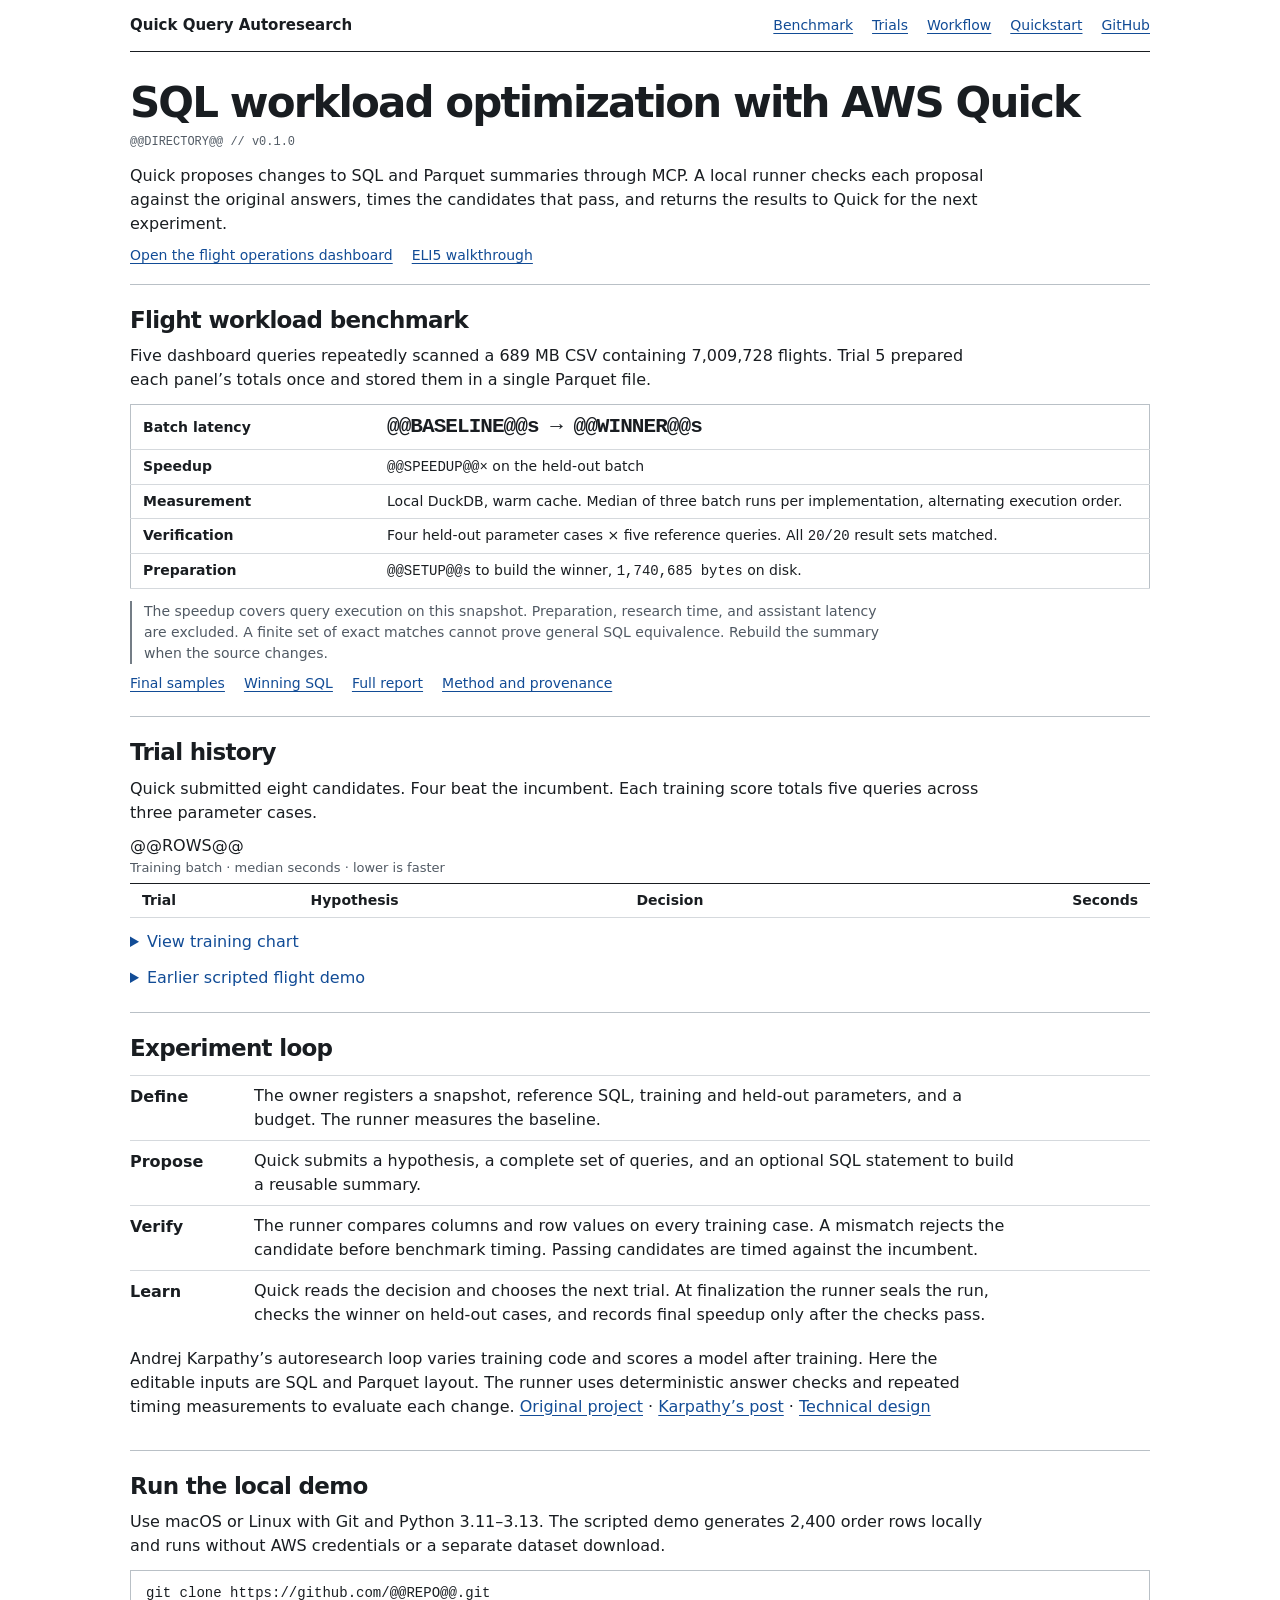
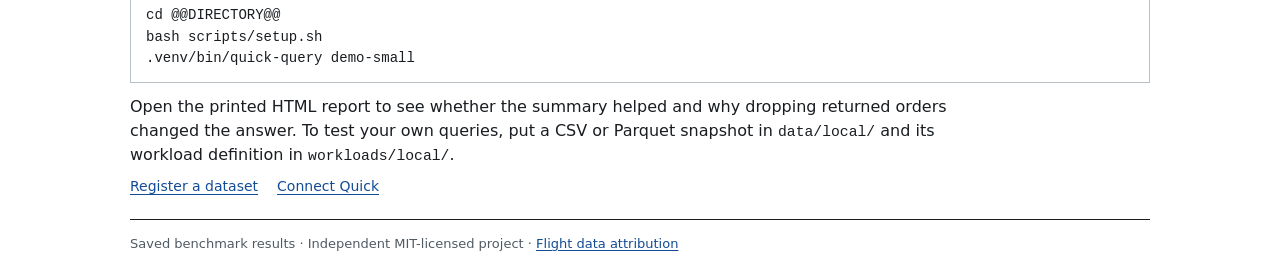
==== commit 13dfd8cd: "Show the flight dashboard Quick optimized and explain the experiment in plain language" ====
--- a/docs/site/index.html
+++ b/docs/site/index.html
@@ -56,23 +56,6 @@
     details { margin: 12px 0 0; }
     summary { cursor: pointer; color: var(--accent); width: fit-content; }
     figure { margin: 10px 0; }
-    .comparison { display: grid; grid-template-columns: repeat(2, minmax(0, 1fr)); border: 1px solid var(--rule); }
-    .comparison figure { margin: 0; padding: 12px 15px; }
-    .comparison figure + figure { border-left: 1px solid var(--rule); }
-    .comparison figcaption { color: var(--ink); font-size: 15px; font-weight: 650; }
-    .comparison .clock { display: block; font: 600 23px/1.4 var(--mono); }
-    .result-area { min-height: 5rem; display: grid; align-content: center; }
-    .bars { padding: 0; margin: 0; list-style: none; }
-    .bars li { display: grid; grid-template-columns: 3ch 1fr 4ch; align-items: center; gap: 10px; font: 14px/1.6 var(--mono); }
-    .bars li > :last-child { text-align: right; }
-    .track { border-left: 1px solid var(--rule); }
-    .track i { display: block; height: 8px; background: var(--accent); }
-    .waiting, .query-count, .replay-controls { font-size: 14px; }
-    .waiting, .query-count { color: var(--muted); }
-    .replay-controls { margin: 12px 0; }
-    button { font: inherit; cursor: pointer; background: white; color: var(--accent); border: 1px solid var(--rule); padding: 5px 10px; }
-    button:disabled { cursor: default; color: var(--muted); }
-    .replay-controls span { display: block; margin-top: 4px; }
     img { width: 100%; height: auto; display: block; }
     dl { margin: 12px 0; }
     dl > div { display: grid; grid-template-columns: 7rem 1fr; gap: 12px; padding: 8px 0; border-top: 1px solid #d5d9dd; }
@@ -86,8 +69,6 @@
       .bench th { width: 30%; }
       .bench tr:first-child td { font-size: 17px; }
       dl > div { grid-template-columns: 4.7rem 1fr; gap: 8px; }
-      .comparison figure { padding: 8px; }
-      .bars li { gap: 4px; }
     }
   </style>
 </head>
@@ -104,35 +85,11 @@
       <h1>SQL workload optimization with AWS Quick</h1>
       <p class="meta"><code>@@DIRECTORY@@ // v0.1.0</code></p>
       <p>Quick proposes changes to SQL and Parquet summaries through MCP. A local runner checks each proposal against the original answers, times the candidates that pass, and returns the results to Quick for the next experiment.</p>
-      <div class="links"><a href="#replay">Watch the before and after</a><a href="https://github.com/@@REPO@@/blob/main/docs/ELI5.md">ELI5 walkthrough</a></div>
+      <div class="links"><a id="replay" href="flight-operations.html">Open the flight operations dashboard</a><a href="https://github.com/@@REPO@@/blob/main/docs/ELI5.md">ELI5 walkthrough</a></div>
     </div>
     <section id="evidence">
       <h2>Flight workload benchmark</h2>
       <p>Five dashboard queries repeatedly scanned a 689 MB CSV containing 7,009,728 flights. Trial 5 prepared each panel’s totals once and stored them in a single Parquet file.</p>
-      <div id="replay">
-        <h3>How soon are the answers ready?</h3>
-        <p>The same 20 queries took <strong>19.77 seconds</strong> before and <strong>13 milliseconds</strong> after. Replay the recorded times below. Each finished batch reveals the three destinations with the most late arrivals from Chicago O’Hare in February 2008 (at least 15 minutes late).</p>
-        <div class="comparison">
-          <figure data-times="@@BASELINE_TIMES@@">
-            <figcaption>Before · Read CSV</figcaption>
-            <span class="clock">@@BASELINE@@ s</span>
-            <div class="result-area"><span class="waiting" hidden>Reading flight records…</span><ul class="bars" aria-label="Late arrivals by destination">@@BARS@@</ul></div>
-            <span class="query-count">20 of 20 queries finished</span>
-          </figure>
-          <figure data-times="@@WINNER_TIMES@@">
-            <figcaption>After · Read totals</figcaption>
-            <span class="clock">@@WINNER@@ s</span>
-            <div class="result-area"><span class="waiting" hidden>Reading prepared totals…</span><ul class="bars" aria-label="Late arrivals by destination">@@BARS@@</ul></div>
-            <span class="query-count">20 of 20 queries finished</span>
-          </figure>
-        </div>
-        <div class="replay-controls" hidden>
-          <button type="button" id="play">Replay from start</button>
-          <button type="button" id="finish">Show both charts</button>
-          <span role="status"></span>
-        </div>
-        <p class="meta">Local DuckDB with a warm cache. The clocks exclude browser rendering and the @@SETUP@@ seconds spent preparing the totals. <a href="results/quick-led/final-measurements.json">Recorded timings</a> · <a href="results/quick-led/route-preview.json">Chart values</a></p>
-      </div>
       <table class="bench" aria-label="Held-out benchmark measurements"><tbody>
         <tr><th scope="row">Batch latency</th><td class="number">@@BASELINE@@s → @@WINNER@@s</td></tr>
         <tr><th scope="row">Speedup</th><td><span class="number">@@SPEEDUP@@×</span> on the held-out batch</td></tr>
@@ -174,7 +131,7 @@
       <div class="links"><a href="https://github.com/@@REPO@@/blob/main/docs/WORKLOADS.md">Register a dataset</a><a href="https://github.com/@@REPO@@/blob/main/docs/QUICK.md">Connect Quick</a></div>
     </section>
   </main>
-  <script defer src="replay.js"></script>
+  <script>if (location.hash === "#replay") location.replace("flight-operations.html");</script>
   <footer>Saved benchmark results · Independent MIT-licensed project · <a href="https://github.com/@@REPO@@/blob/main/DATA_SOURCES.md">Flight data attribution</a></footer>
 </body>
 </html>
